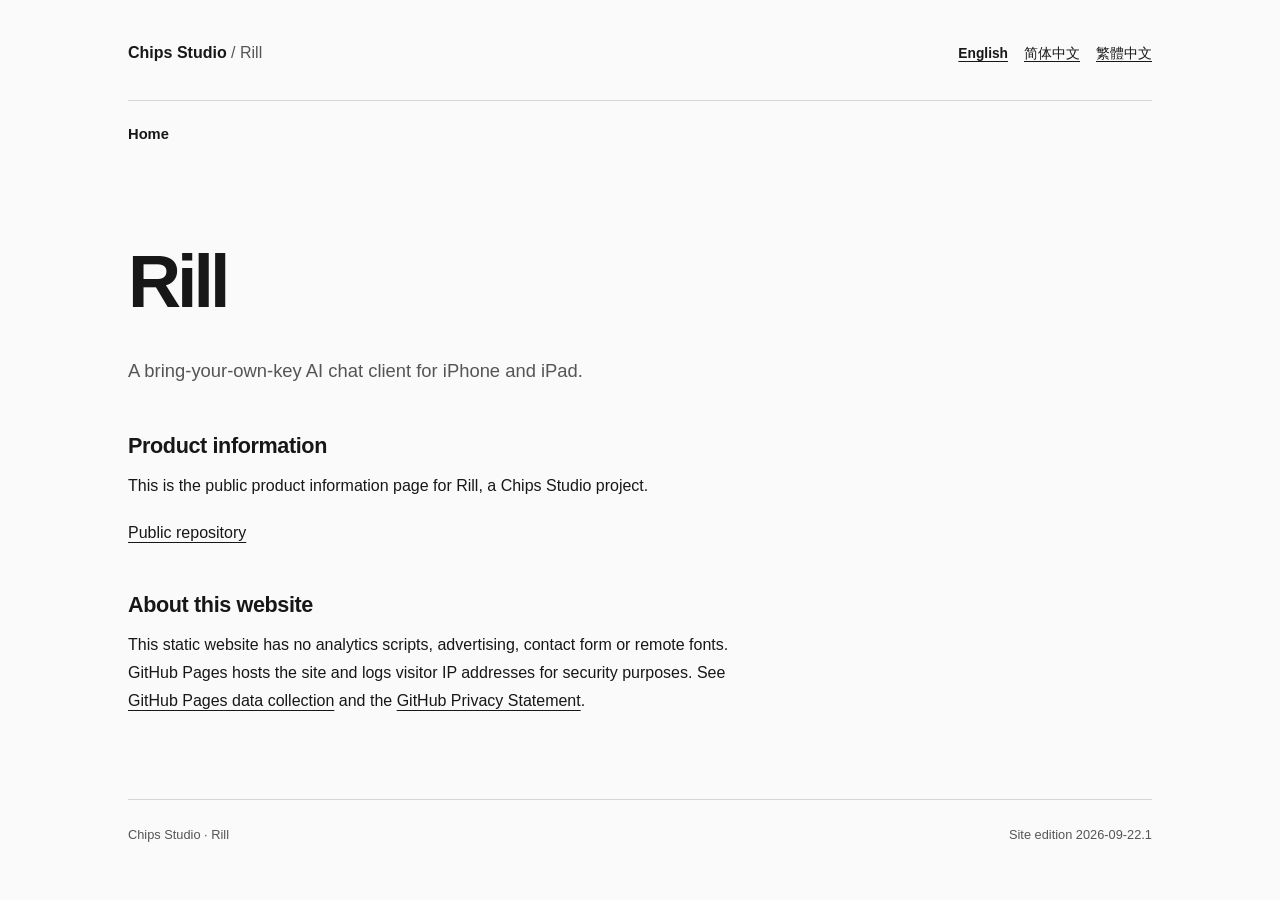
==== docs/index.html @ ec582db9 "Publish Rill product information website" ====
<!doctype html>
<html lang="en">
<head>
<meta charset="utf-8">
<meta name="viewport" content="width=device-width, initial-scale=1">
<meta name="color-scheme" content="light dark">
<meta name="referrer" content="no-referrer">
<meta name="site-edition" content="2026-09-22.1">
<title>Rill · Chips Studio</title>
<link rel="canonical" href="https://ka1y0.github.io/Project_Rill/index.html">
<link rel="stylesheet" href="assets/site.css">
</head>
<body>
<a class="skip" href="#content">Skip to content</a>
<div class="shell">
<header><a class="brand" href="index.html">Chips Studio <span>/ Rill</span></a>
<nav class="languages" aria-label="Languages"><a lang="en" hreflang="en" href="index.html" aria-current="page">English</a><a lang="zh-Hans" hreflang="zh-Hans" href="zh-Hans/index.html">简体中文</a><a lang="zh-Hant" hreflang="zh-Hant" href="zh-Hant/index.html">繁體中文</a></nav></header>
<nav class="pages" aria-label="Rill"><a href="index.html" aria-current="page">Home</a></nav>
<main id="content" tabindex="-1"><article><h1>Rill</h1>
<p>A bring-your-own-key AI chat client for iPhone and iPad.</p>
<h2>Product information</h2>
<p>This is the public product information page for Rill, a Chips Studio project.</p>
<p><a href="https://github.com/Ka1y0/Project_Rill">Public repository</a></p>
<h2>About this website</h2>
<p>This static website has no analytics scripts, advertising, contact form or remote fonts. GitHub Pages hosts the site and logs visitor IP addresses for security purposes. See <a href="https://docs.github.com/en/pages/getting-started-with-github-pages/what-is-github-pages#data-collection">GitHub Pages data collection</a> and the <a href="https://docs.github.com/en/site-policy/privacy-policies/github-general-privacy-statement">GitHub Privacy Statement</a>.</p></article></main>
<footer><span>Chips Studio · Rill</span><span>Site edition 2026-09-22.1</span></footer>
</div>
</body>
</html>
---- docs/assets/site.css ----
/* System typography, monochrome palette, no remote assets. */
:root{color-scheme:light dark;--bg:#fafafa;--fg:#171717;--muted:#555;--line:#d5d5d5;--surface:#f0f0f0}
@media(prefers-color-scheme:dark){:root{--bg:#111;--fg:#f3f3f3;--muted:#b9b9b9;--line:#414141;--surface:#202020}}
*{box-sizing:border-box}html{font-size:100%;scroll-padding-top:2rem}body{margin:0;background:var(--bg);color:var(--fg);font-family:-apple-system,BlinkMacSystemFont,"Segoe UI",sans-serif;line-height:1.75;-webkit-text-size-adjust:100%}.shell{max-width:72rem;margin:auto;padding:0 clamp(1.25rem,5vw,4rem)}a{color:inherit;text-decoration-thickness:1px;text-underline-offset:.22em;overflow-wrap:anywhere}a:hover{text-decoration-thickness:2px}a:focus-visible,main:focus-visible{outline:2px solid currentColor;outline-offset:5px;border-radius:2px}.skip{position:absolute;left:1rem;top:-8rem;padding:.6rem 1rem;background:var(--fg);color:var(--bg);z-index:1}.skip:focus{top:1rem}header{padding:2rem 0 1.5rem;display:flex;align-items:baseline;justify-content:space-between;gap:1rem;flex-wrap:wrap;border-bottom:1px solid var(--line)}.brand{font-size:1rem;font-weight:650;text-decoration:none}.brand span{font-weight:400;color:var(--muted)}nav{display:flex;gap:.5rem 1.25rem;flex-wrap:wrap}nav a{min-height:2.75rem;display:inline-flex;align-items:center}.languages{font-size:.86rem;gap:0 1rem}.languages [aria-current]{font-weight:650}.pages{font-size:.92rem;padding:.75rem 0}.pages [aria-current]{font-weight:650;text-decoration:none}main{min-height:55vh;padding:clamp(1.5rem,6vw,4.5rem) 0 4rem;max-width:48rem}article{max-width:68ch}h1{font-size:clamp(2.1rem,7vw,4.6rem);font-weight:550;letter-spacing:-.055em;line-height:1.12;margin:0 0 2rem;overflow-wrap:anywhere}h2{font-size:1.35rem;line-height:1.35;font-weight:600;margin:2.7rem 0 .75rem;letter-spacing:-.018em}h3{font-size:1.06rem;margin:2rem 0 .5rem}p,li{overflow-wrap:anywhere}p{margin:0 0 1.2rem}h1+p{font-size:1.15rem;color:var(--muted)}ul{padding-left:1.3rem}li{padding-left:.2rem;margin:.55rem 0}code{font-family:ui-monospace,Menlo,monospace;font-size:.88em;background:var(--surface);padding:.1em .25em;overflow-wrap:anywhere}.notice{border-left:3px solid var(--fg);background:var(--surface);padding:.8rem 1rem;margin:0 0 2rem;font-weight:600}footer{border-top:1px solid var(--line);padding:1.5rem 0 2rem;display:flex;gap:.75rem 2rem;flex-wrap:wrap;justify-content:space-between;font-size:.8rem;color:var(--muted)}@media(max-width:400px){header{display:block}.languages{margin-top:.75rem}h1{letter-spacing:-.035em}}@media print{header,.pages,.skip,footer{display:none}main{max-width:none;padding:0}body{background:white;color:black}a{color:black}}
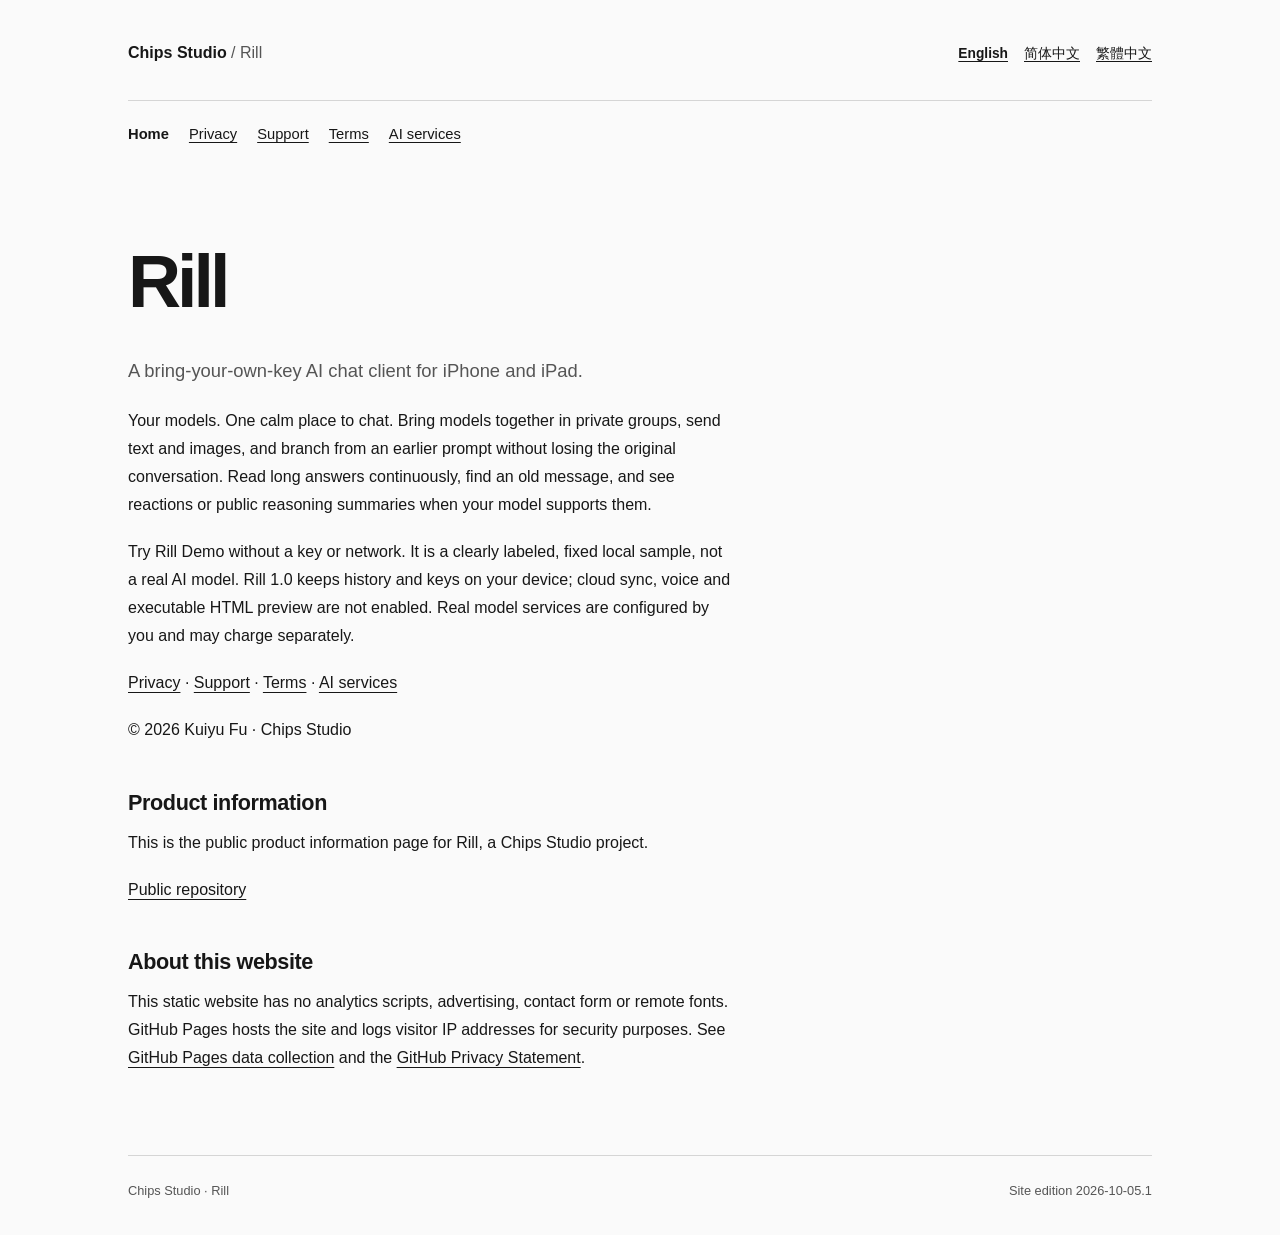
==== commit 1572ad84: "docs: publish Rill 1.0 privacy and support pages" ====
--- a/docs/index.html
+++ b/docs/index.html
@@ -5,7 +5,7 @@
 <meta name="viewport" content="width=device-width, initial-scale=1">
 <meta name="color-scheme" content="light dark">
 <meta name="referrer" content="no-referrer">
-<meta name="site-edition" content="2026-09-22.1">
+<meta name="site-edition" content="2026-10-05.1">
 <title>Rill · Chips Studio</title>
 <link rel="canonical" href="https://ka1y0.github.io/Project_Rill/index.html">
 <link rel="stylesheet" href="assets/site.css">
@@ -15,15 +15,19 @@
 <div class="shell">
 <header><a class="brand" href="index.html">Chips Studio <span>/ Rill</span></a>
 <nav class="languages" aria-label="Languages"><a lang="en" hreflang="en" href="index.html" aria-current="page">English</a><a lang="zh-Hans" hreflang="zh-Hans" href="zh-Hans/index.html">简体中文</a><a lang="zh-Hant" hreflang="zh-Hant" href="zh-Hant/index.html">繁體中文</a></nav></header>
-<nav class="pages" aria-label="Rill"><a href="index.html" aria-current="page">Home</a></nav>
+<nav class="pages" aria-label="Rill"><a href="index.html" aria-current="page">Home</a><a href="privacy.html">Privacy</a><a href="support.html">Support</a><a href="terms.html">Terms</a><a href="ai-services.html">AI services</a></nav>
 <main id="content" tabindex="-1"><article><h1>Rill</h1>
 <p>A bring-your-own-key AI chat client for iPhone and iPad.</p>
+<p>Your models. One calm place to chat. Bring models together in private groups, send text and images, and branch from an earlier prompt without losing the original conversation. Read long answers continuously, find an old message, and see reactions or public reasoning summaries when your model supports them.</p>
+<p>Try Rill Demo without a key or network. It is a clearly labeled, fixed local sample, not a real AI model. Rill 1.0 keeps history and keys on your device; cloud sync, voice and executable HTML preview are not enabled. Real model services are configured by you and may charge separately.</p>
+<p><a href="privacy.html">Privacy</a> · <a href="support.html">Support</a> · <a href="terms.html">Terms</a> · <a href="ai-services.html">AI services</a></p>
+<p>© 2026 Kuiyu Fu · Chips Studio</p>
 <h2>Product information</h2>
 <p>This is the public product information page for Rill, a Chips Studio project.</p>
 <p><a href="https://github.com/Ka1y0/Project_Rill">Public repository</a></p>
 <h2>About this website</h2>
 <p>This static website has no analytics scripts, advertising, contact form or remote fonts. GitHub Pages hosts the site and logs visitor IP addresses for security purposes. See <a href="https://docs.github.com/en/pages/getting-started-with-github-pages/what-is-github-pages#data-collection">GitHub Pages data collection</a> and the <a href="https://docs.github.com/en/site-policy/privacy-policies/github-general-privacy-statement">GitHub Privacy Statement</a>.</p></article></main>
-<footer><span>Chips Studio · Rill</span><span>Site edition 2026-09-22.1</span></footer>
+<footer><span>Chips Studio · Rill</span><span>Site edition 2026-10-05.1</span></footer>
 </div>
 </body>
 </html>
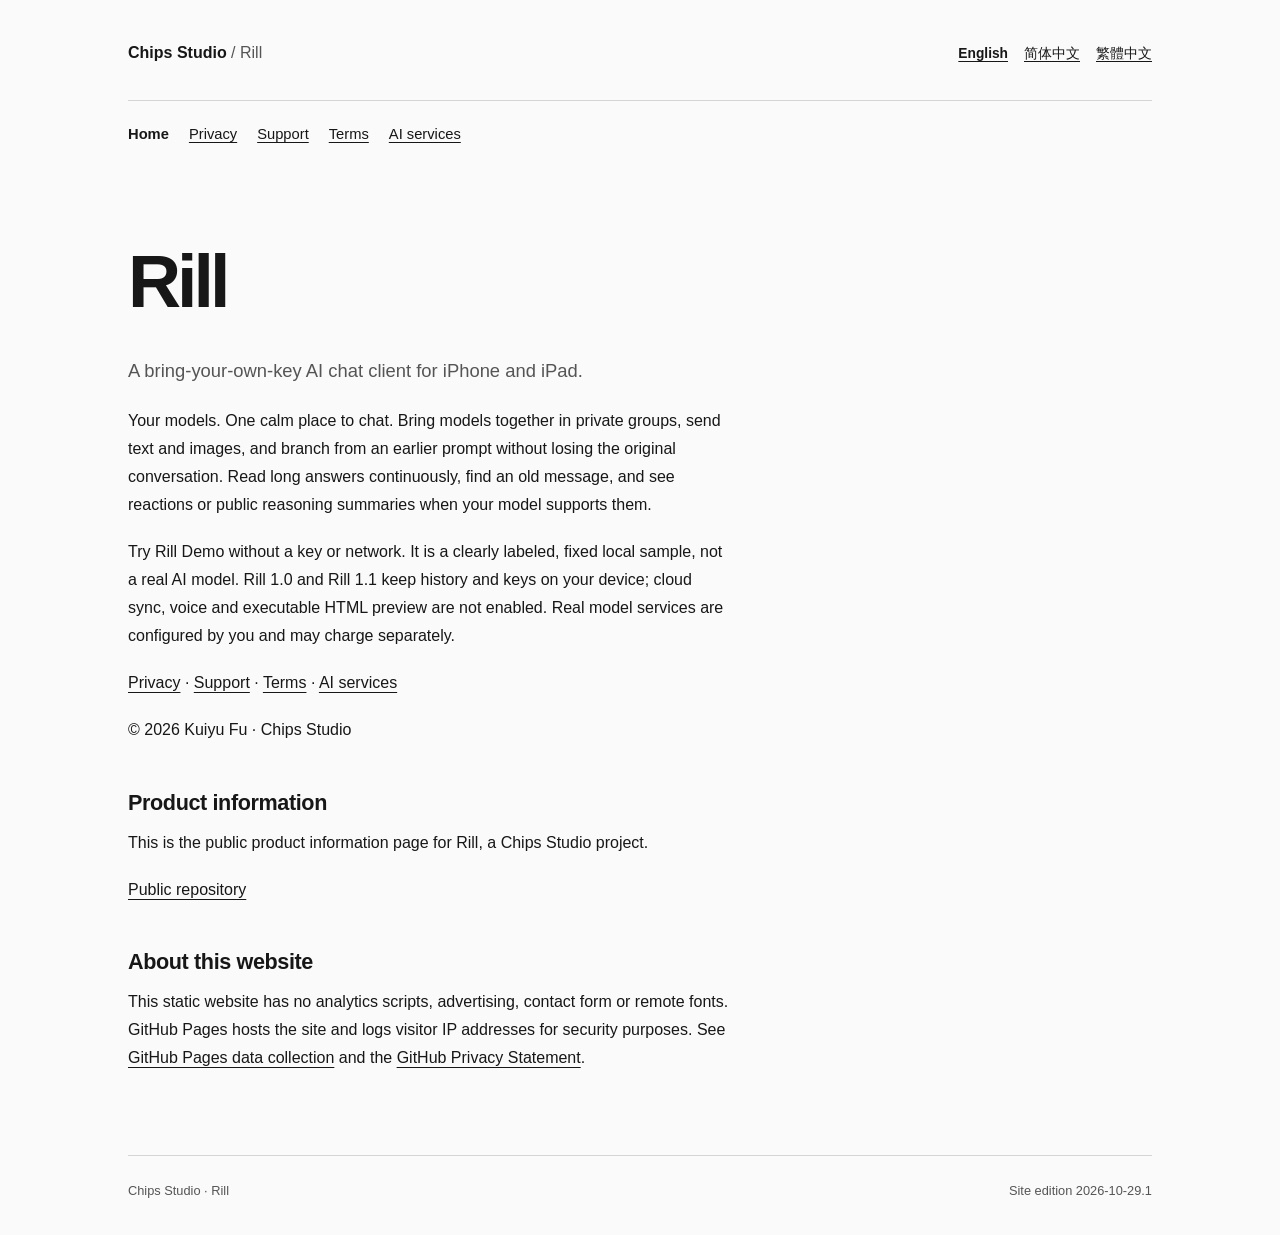
==== commit aa55b392: "docs: align Rill 1.0 and 1.1 privacy scope and service links" ====
--- a/docs/index.html
+++ b/docs/index.html
@@ -5,7 +5,7 @@
 <meta name="viewport" content="width=device-width, initial-scale=1">
 <meta name="color-scheme" content="light dark">
 <meta name="referrer" content="no-referrer">
-<meta name="site-edition" content="2026-10-05.1">
+<meta name="site-edition" content="2026-10-29.1">
 <title>Rill · Chips Studio</title>
 <link rel="canonical" href="https://ka1y0.github.io/Project_Rill/index.html">
 <link rel="stylesheet" href="assets/site.css">
@@ -19,7 +19,7 @@
 <main id="content" tabindex="-1"><article><h1>Rill</h1>
 <p>A bring-your-own-key AI chat client for iPhone and iPad.</p>
 <p>Your models. One calm place to chat. Bring models together in private groups, send text and images, and branch from an earlier prompt without losing the original conversation. Read long answers continuously, find an old message, and see reactions or public reasoning summaries when your model supports them.</p>
-<p>Try Rill Demo without a key or network. It is a clearly labeled, fixed local sample, not a real AI model. Rill 1.0 keeps history and keys on your device; cloud sync, voice and executable HTML preview are not enabled. Real model services are configured by you and may charge separately.</p>
+<p>Try Rill Demo without a key or network. It is a clearly labeled, fixed local sample, not a real AI model. Rill 1.0 and Rill 1.1 keep history and keys on your device; cloud sync, voice and executable HTML preview are not enabled. Real model services are configured by you and may charge separately.</p>
 <p><a href="privacy.html">Privacy</a> · <a href="support.html">Support</a> · <a href="terms.html">Terms</a> · <a href="ai-services.html">AI services</a></p>
 <p>© 2026 Kuiyu Fu · Chips Studio</p>
 <h2>Product information</h2>
@@ -27,7 +27,7 @@
 <p><a href="https://github.com/Ka1y0/Project_Rill">Public repository</a></p>
 <h2>About this website</h2>
 <p>This static website has no analytics scripts, advertising, contact form or remote fonts. GitHub Pages hosts the site and logs visitor IP addresses for security purposes. See <a href="https://docs.github.com/en/pages/getting-started-with-github-pages/what-is-github-pages#data-collection">GitHub Pages data collection</a> and the <a href="https://docs.github.com/en/site-policy/privacy-policies/github-general-privacy-statement">GitHub Privacy Statement</a>.</p></article></main>
-<footer><span>Chips Studio · Rill</span><span>Site edition 2026-10-05.1</span></footer>
+<footer><span>Chips Studio · Rill</span><span>Site edition 2026-10-29.1</span></footer>
 </div>
 </body>
 </html>
